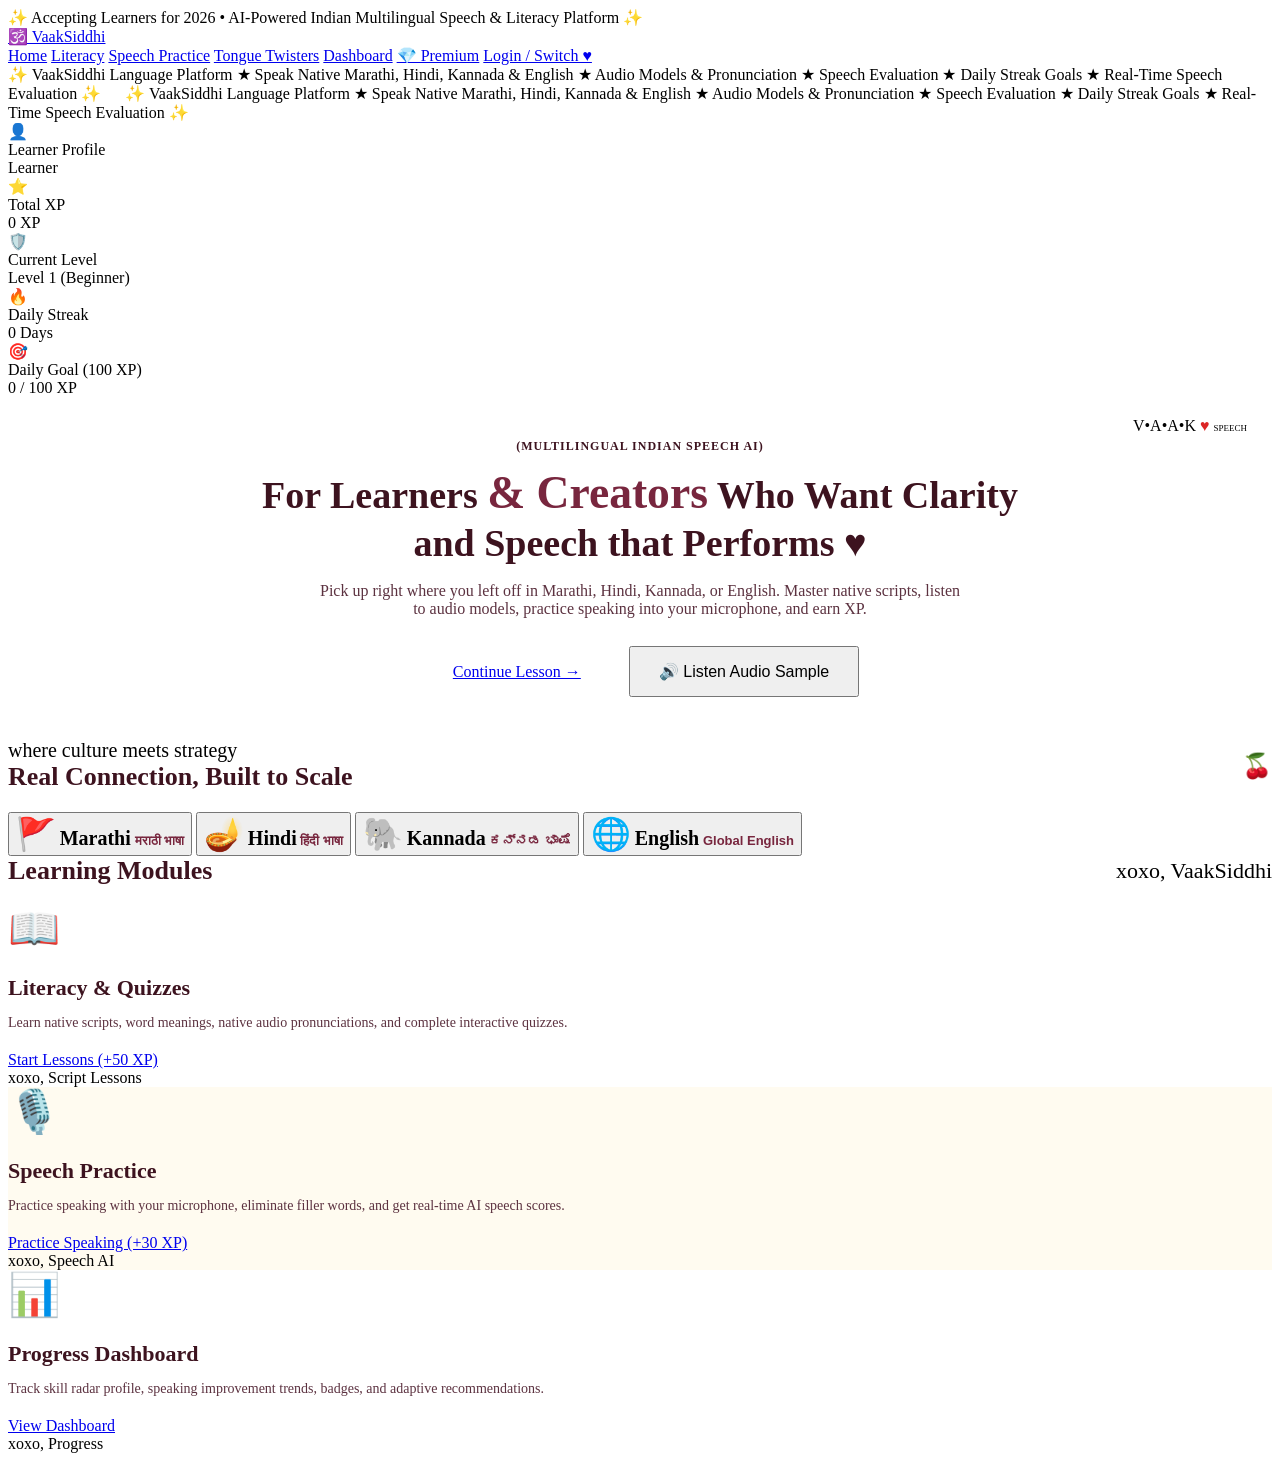
==== index.html @ 7b256e51 "Add files via upload" ====
<!DOCTYPE html>
<html lang="en">
<head>
  <meta charset="UTF-8" />
  <meta name="viewport" content="width=device-width, initial-scale=1.0" />
  <title>VaakSiddhi - Gamified Multilingual Indian Language Learning</title>
  <link rel="stylesheet" href="css/style.css" />
</head>
<body>

  <!-- Top Announcement Bar -->
  <div class="top-announcement-bar">
    ✨ Accepting Learners for 2026 • AI-Powered Indian Multilingual Speech & Literacy Platform ✨
  </div>

  <!-- Navigation Bar -->
  <nav class="navbar">
    <a href="index.html" class="nav-brand">
      <span>🕉️ VaakSiddhi</span>
    </a>
    <div class="nav-links">
      <a href="index.html" class="nav-link active">Home</a>
      <a href="literacy.html" class="nav-link">Literacy</a>
      <a href="speech.html" class="nav-link">Speech Practice</a>
      <a href="twisters.html" class="nav-link">Tongue Twisters</a>
      <a href="dashboard.html" class="nav-link">Dashboard</a>
      <a href="premium.html" class="nav-link nav-premium-btn">💎 Premium</a>
      <a href="login.html" class="nav-btn-inquire">Login / Switch ♥</a>
    </div>
  </nav>

  <!-- Marquee Ticker Ribbon -->
  <div class="marquee-ribbon">
    <div class="marquee-content">
      ✨ VaakSiddhi Language Platform ★ Speak Native Marathi, Hindi, Kannada & English ★ Audio Models & Pronunciation ★ Speech Evaluation ★ Daily Streak Goals ★ Real-Time Speech Evaluation ✨ &nbsp;&nbsp;&nbsp;&nbsp;
      ✨ VaakSiddhi Language Platform ★ Speak Native Marathi, Hindi, Kannada & English ★ Audio Models & Pronunciation ★ Speech Evaluation ★ Daily Streak Goals ★ Real-Time Speech Evaluation ✨
    </div>
  </div>

  <div class="container">
    
    <!-- User Gamification Header Bar -->
    <div class="user-gamification-bar">
      <div class="badge-item">
        <span class="badge-icon">👤</span>
        <div>
          <div class="badge-label">Learner Profile</div>
          <div id="user-name" class="badge-value">Learner</div>
        </div>
      </div>

      <div class="badge-item">
        <span class="badge-icon">⭐</span>
        <div>
          <div class="badge-label">Total XP</div>
          <div id="user-xp" class="badge-value">0 XP</div>
        </div>
      </div>

      <div class="badge-item">
        <span class="badge-icon">🛡️</span>
        <div>
          <div class="badge-label">Current Level</div>
          <div id="user-level" class="badge-value">Level 1 (Beginner)</div>
          <div class="progress-track">
            <div id="xp-progress-bar" class="progress-fill"></div>
          </div>
        </div>
      </div>

      <div class="badge-item">
        <span class="badge-icon">🔥</span>
        <div>
          <div class="badge-label">Daily Streak</div>
          <div id="user-streak" class="badge-value">0 Days</div>
        </div>
      </div>

      <div class="badge-item">
        <span class="badge-icon">🎯</span>
        <div>
          <div class="badge-label">Daily Goal (100 XP)</div>
          <div id="daily-goal-text" class="badge-value">0 / 100 XP</div>
          <div class="progress-track">
            <div id="daily-goal-bar" class="progress-fill" style="background:#3d131f;"></div>
          </div>
        </div>
      </div>
    </div>

    <!-- Editorial Hero Section -->
    <div class="card card-cream" style="text-align:center; padding: 42px 28px; position:relative;">
      <!-- Stamp Badge Seal -->
      <div class="stamp-seal" style="position:absolute; top:20px; right:25px;">
        <span>V•A•A•K</span>
        <span style="color:#dc2626;">♥</span>
        <span style="font-size:9px;">SPEECH</span>
      </div>

      <div style="font-size:12px; font-weight:800; text-transform:uppercase; letter-spacing:1px; color:#3d131f; margin-bottom:12px;">
        (MULTILINGUAL INDIAN SPEECH AI)
      </div>

      <h1 style="font-size:38px; color:#3d131f; max-width:800px; margin:0 auto 16px auto; line-height:1.2;">
        For Learners <span class="cursive-font" style="font-size:1.2em; color:#78263e;">& Creators</span> Who Want Clarity and Speech that Performs ♥
      </h1>

      <p id="continue-lesson-desc" style="color:#5c3240; font-size:16px; max-width:640px; margin:0 auto 28px auto;">
        Pick up right where you left off in Marathi, Hindi, Kannada, or English. Master native scripts, listen to audio models, practice speaking into your microphone, and earn XP.
      </p>

      <div style="display:flex; justify-content:center; gap:16px; flex-wrap:wrap; align-items:center;">
        <a id="continue-learning-btn" href="literacy.html" class="btn btn-primary" style="padding:14px 32px; font-size:16px;">
          Continue Lesson →
        </a>
        <button id="quick-audio-preview-btn" class="btn btn-outline-dashed" style="padding:14px 28px; font-size:16px;">
          🔊 Listen Audio Sample
        </button>
      </div>
    </div>

    <!-- Active Language Selector -->
    <div class="card card-pink">
      <div style="display:flex; justify-content:space-between; align-items:center; margin-bottom:20px; flex-wrap:wrap; gap:10px;">
        <div>
          <span class="cursive-font" style="font-size:20px;">where culture meets strategy</span>
          <h2 style="font-size:26px; color:#3d131f; margin:0;">Real Connection, Built to Scale</h2>
        </div>
        <span style="font-size:24px;">🍒</span>
      </div>

      <div class="grid-4">
        <button class="lang-card-btn" data-lang="Marathi">
          <span style="font-size:32px; margin-bottom:6px;">🚩</span>
          <span style="font-size:20px; font-weight:800; font-family:'Playfair Display', serif;">Marathi</span>
          <span style="font-size:13px; color:#78263e; font-weight:600;">मराठी भाषा</span>
        </button>
        <button class="lang-card-btn" data-lang="Hindi">
          <span style="font-size:32px; margin-bottom:6px;">🪔</span>
          <span style="font-size:20px; font-weight:800; font-family:'Playfair Display', serif;">Hindi</span>
          <span style="font-size:13px; color:#78263e; font-weight:600;">हिंदी भाषा</span>
        </button>
        <button class="lang-card-btn" data-lang="Kannada">
          <span style="font-size:32px; margin-bottom:6px;">🐘</span>
          <span style="font-size:20px; font-weight:800; font-family:'Playfair Display', serif;">Kannada</span>
          <span style="font-size:13px; color:#78263e; font-weight:600;">ಕನ್ನಡ ಭಾಷೆ</span>
        </button>
        <button class="lang-card-btn" data-lang="English">
          <span style="font-size:32px; margin-bottom:6px;">🌐</span>
          <span style="font-size:20px; font-weight:800; font-family:'Playfair Display', serif;">English</span>
          <span style="font-size:13px; color:#78263e; font-weight:600;">Global English</span>
        </button>
      </div>
    </div>

    <!-- Quick Access Hub -->
    <div style="display:flex; justify-content:space-between; align-items:center; margin-bottom:18px;">
      <h2 style="font-size:26px; color:#3d131f; margin:0;">Learning Modules</h2>
      <span class="cursive-font" style="font-size:22px;">xoxo, VaakSiddhi</span>
    </div>

    <div class="grid-3">
      <div class="polaroid-frame tilt-left" style="display:flex; flex-direction:column; justify-content:space-between;">
        <div>
          <div style="font-size:42px; margin-bottom:8px;">📖</div>
          <h3 style="font-size:22px; color:#3d131f; margin-bottom:6px;">Literacy & Quizzes</h3>
          <p style="color:#5c3240; font-size:14px; margin-bottom:20px;">
            Learn native scripts, word meanings, native audio pronunciations, and complete interactive quizzes.
          </p>
        </div>
        <a href="literacy.html" class="btn btn-primary" style="width:100%;">Start Lessons (+50 XP)</a>
        <div class="polaroid-caption">xoxo, Script Lessons</div>
      </div>

      <div class="polaroid-frame" style="display:flex; flex-direction:column; justify-content:space-between; background:#fffbf0;">
        <div>
          <div style="font-size:42px; margin-bottom:8px;">🎙️</div>
          <h3 style="font-size:22px; color:#3d131f; margin-bottom:6px;">Speech Practice</h3>
          <p style="color:#5c3240; font-size:14px; margin-bottom:20px;">
            Practice speaking with your microphone, eliminate filler words, and get real-time AI speech scores.
          </p>
        </div>
        <a href="speech.html" class="btn btn-primary" style="width:100%;">Practice Speaking (+30 XP)</a>
        <div class="polaroid-caption">xoxo, Speech AI</div>
      </div>

      <div class="polaroid-frame tilt-right" style="display:flex; flex-direction:column; justify-content:space-between;">
        <div>
          <div style="font-size:42px; margin-bottom:8px;">📊</div>
          <h3 style="font-size:22px; color:#3d131f; margin-bottom:6px;">Progress Dashboard</h3>
          <p style="color:#5c3240; font-size:14px; margin-bottom:20px;">
            Track skill radar profile, speaking improvement trends, badges, and adaptive recommendations.
          </p>
        </div>
        <a href="dashboard.html" class="btn btn-secondary" style="width:100%;">View Dashboard</a>
        <div class="polaroid-caption">xoxo, Progress</div>
      </div>
    </div>

  </div>

  <script src="js/storage.js"></script>
  <script src="js/audioEngine.js"></script>
  <script src="js/profile.js"></script>
  <script src="js/adaptive.js"></script>
  <script src="js/subscription.js"></script>
  <script src="js/index.js"></script>
</body>
</html>
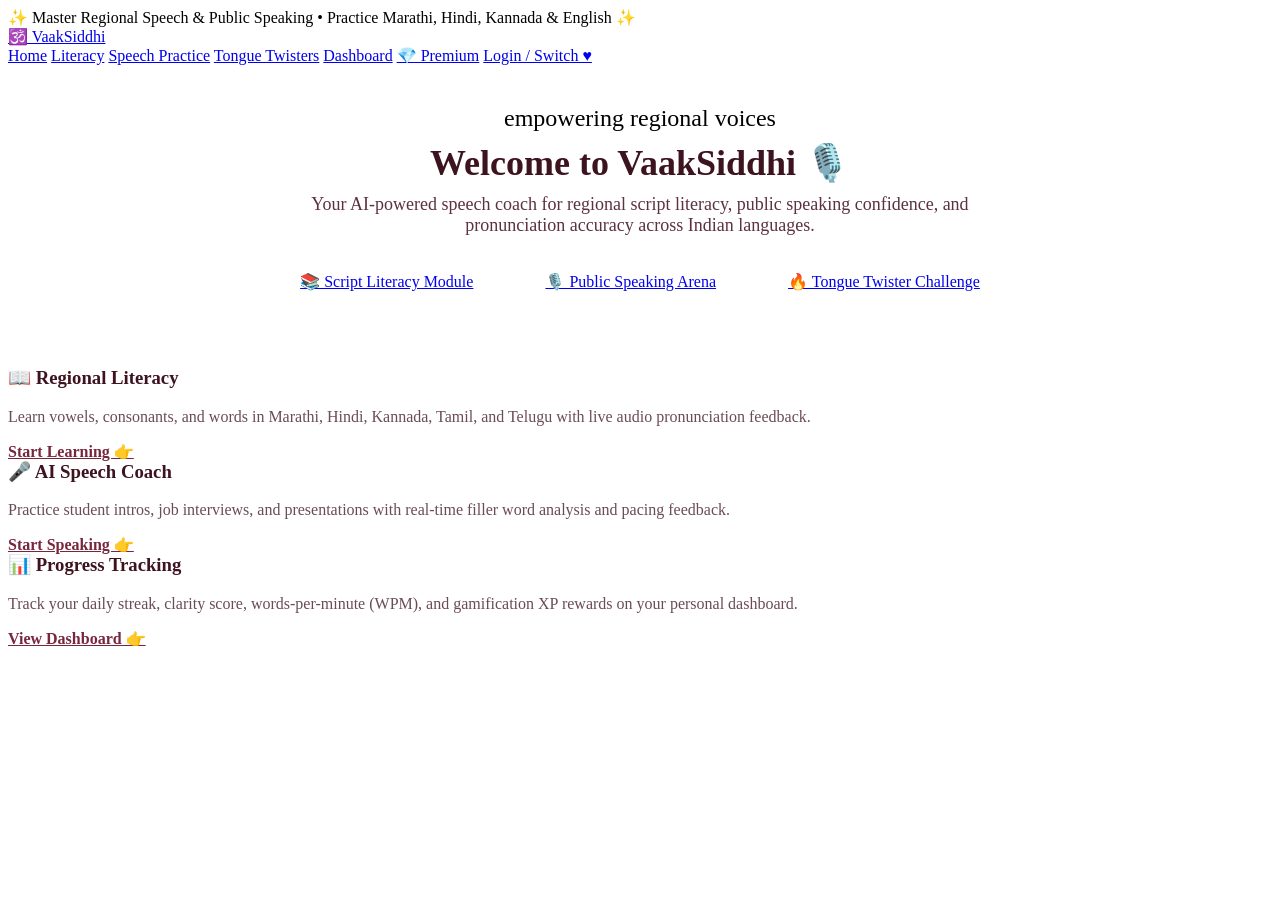
==== commit 706dcc65: "Update index.html" ====
--- a/index.html
+++ b/index.html
@@ -3,207 +3,83 @@
 <head>
   <meta charset="UTF-8" />
   <meta name="viewport" content="width=device-width, initial-scale=1.0" />
-  <title>VaakSiddhi - Gamified Multilingual Indian Language Learning</title>
-  <link rel="stylesheet" href="css/style.css" />
+  <title>VaakSiddhi - AI-Powered Regional Speech & Literacy Coach</title>
+  <link rel="stylesheet" href="./css/style.css" />
 </head>
 <body>
 
   <!-- Top Announcement Bar -->
   <div class="top-announcement-bar">
-    ✨ Accepting Learners for 2026 • AI-Powered Indian Multilingual Speech & Literacy Platform ✨
+    ✨ Master Regional Speech & Public Speaking • Practice Marathi, Hindi, Kannada & English ✨
   </div>
 
   <!-- Navigation Bar -->
   <nav class="navbar">
-    <a href="index.html" class="nav-brand">
+    <a href="./index.html" class="nav-brand">
       <span>🕉️ VaakSiddhi</span>
     </a>
     <div class="nav-links">
-      <a href="index.html" class="nav-link active">Home</a>
-      <a href="literacy.html" class="nav-link">Literacy</a>
-      <a href="speech.html" class="nav-link">Speech Practice</a>
-      <a href="twisters.html" class="nav-link">Tongue Twisters</a>
-      <a href="dashboard.html" class="nav-link">Dashboard</a>
-      <a href="premium.html" class="nav-link nav-premium-btn">💎 Premium</a>
-      <a href="login.html" class="nav-btn-inquire">Login / Switch ♥</a>
+      <a href="./index.html" class="nav-link active">Home</a>
+      <a href="./literacy.html" class="nav-link">Literacy</a>
+      <a href="./speech.html" class="nav-link">Speech Practice</a>
+      <a href="./twisters.html" class="nav-link">Tongue Twisters</a>
+      <a href="./dashboard.html" class="nav-link">Dashboard</a>
+      <a href="./premium.html" class="nav-link nav-premium-btn">💎 Premium</a>
+      <a href="./login.html" class="nav-btn-inquire">Login / Switch ♥</a>
     </div>
   </nav>
 
-  <!-- Marquee Ticker Ribbon -->
-  <div class="marquee-ribbon">
-    <div class="marquee-content">
-      ✨ VaakSiddhi Language Platform ★ Speak Native Marathi, Hindi, Kannada & English ★ Audio Models & Pronunciation ★ Speech Evaluation ★ Daily Streak Goals ★ Real-Time Speech Evaluation ✨ &nbsp;&nbsp;&nbsp;&nbsp;
-      ✨ VaakSiddhi Language Platform ★ Speak Native Marathi, Hindi, Kannada & English ★ Audio Models & Pronunciation ★ Speech Evaluation ★ Daily Streak Goals ★ Real-Time Speech Evaluation ✨
-    </div>
-  </div>
+  <div class="container">
 
-  <div class="container">
-    
-    <!-- User Gamification Header Bar -->
-    <div class="user-gamification-bar">
-      <div class="badge-item">
-        <span class="badge-icon">👤</span>
-        <div>
-          <div class="badge-label">Learner Profile</div>
-          <div id="user-name" class="badge-value">Learner</div>
-        </div>
-      </div>
+    <!-- Hero Banner Card -->
+    <div class="card card-pink" style="text-align:center; padding:40px 20px;">
+      <span class="cursive-font" style="font-size:24px;">empowering regional voices</span>
+      <h1 style="font-size:36px; color:#3d131f; margin:10px 0;">Welcome to VaakSiddhi 🎙️</h1>
+      <p style="font-size:18px; color:#5c3240; max-width:700px; margin:0 auto 24px auto;">
+        Your AI-powered speech coach for regional script literacy, public speaking confidence, and pronunciation accuracy across Indian languages.
+      </p>
 
-      <div class="badge-item">
-        <span class="badge-icon">⭐</span>
-        <div>
-          <div class="badge-label">Total XP</div>
-          <div id="user-xp" class="badge-value">0 XP</div>
-        </div>
-      </div>
-
-      <div class="badge-item">
-        <span class="badge-icon">🛡️</span>
-        <div>
-          <div class="badge-label">Current Level</div>
-          <div id="user-level" class="badge-value">Level 1 (Beginner)</div>
-          <div class="progress-track">
-            <div id="xp-progress-bar" class="progress-fill"></div>
-          </div>
-        </div>
-      </div>
-
-      <div class="badge-item">
-        <span class="badge-icon">🔥</span>
-        <div>
-          <div class="badge-label">Daily Streak</div>
-          <div id="user-streak" class="badge-value">0 Days</div>
-        </div>
-      </div>
-
-      <div class="badge-item">
-        <span class="badge-icon">🎯</span>
-        <div>
-          <div class="badge-label">Daily Goal (100 XP)</div>
-          <div id="daily-goal-text" class="badge-value">0 / 100 XP</div>
-          <div class="progress-track">
-            <div id="daily-goal-bar" class="progress-fill" style="background:#3d131f;"></div>
-          </div>
-        </div>
+      <div style="display:flex; justify-content:center; gap:16px; flex-wrap:wrap;">
+        <a href="./literacy.html" class="btn btn-primary" style="padding:12px 28px; font-size:16px;">
+          📚 Script Literacy Module
+        </a>
+        <a href="./speech.html" class="btn btn-secondary" style="padding:12px 28px; font-size:16px;">
+          🎙️ Public Speaking Arena
+        </a>
+        <a href="./twisters.html" class="btn btn-outline-dashed" style="padding:12px 28px; font-size:16px; background:#fff;">
+          🔥 Tongue Twister Challenge
+        </a>
       </div>
     </div>
 
-    <!-- Editorial Hero Section -->
-    <div class="card card-cream" style="text-align:center; padding: 42px 28px; position:relative;">
-      <!-- Stamp Badge Seal -->
-      <div class="stamp-seal" style="position:absolute; top:20px; right:25px;">
-        <span>V•A•A•K</span>
-        <span style="color:#dc2626;">♥</span>
-        <span style="font-size:9px;">SPEECH</span>
+    <!-- Feature Grid -->
+    <div class="grid-3" style="gap:20px; margin-top:24px;">
+      <div class="card card-cream">
+        <h3 style="color:#3d131f; margin-top:0;">📖 Regional Literacy</h3>
+        <p style="color:#6b4c55;">Learn vowels, consonants, and words in Marathi, Hindi, Kannada, Tamil, and Telugu with live audio pronunciation feedback.</p>
+        <a href="./literacy.html" style="font-weight:800; color:#78263e;">Start Learning 👉</a>
       </div>
 
-      <div style="font-size:12px; font-weight:800; text-transform:uppercase; letter-spacing:1px; color:#3d131f; margin-bottom:12px;">
-        (MULTILINGUAL INDIAN SPEECH AI)
+      <div class="card card-cream">
+        <h3 style="color:#3d131f; margin-top:0;">🎤 AI Speech Coach</h3>
+        <p style="color:#6b4c55;">Practice student intros, job interviews, and presentations with real-time filler word analysis and pacing feedback.</p>
+        <a href="./speech.html" style="font-weight:800; color:#78263e;">Start Speaking 👉</a>
       </div>
 
-      <h1 style="font-size:38px; color:#3d131f; max-width:800px; margin:0 auto 16px auto; line-height:1.2;">
-        For Learners <span class="cursive-font" style="font-size:1.2em; color:#78263e;">& Creators</span> Who Want Clarity and Speech that Performs ♥
-      </h1>
-
-      <p id="continue-lesson-desc" style="color:#5c3240; font-size:16px; max-width:640px; margin:0 auto 28px auto;">
-        Pick up right where you left off in Marathi, Hindi, Kannada, or English. Master native scripts, listen to audio models, practice speaking into your microphone, and earn XP.
-      </p>
-
-      <div style="display:flex; justify-content:center; gap:16px; flex-wrap:wrap; align-items:center;">
-        <a id="continue-learning-btn" href="literacy.html" class="btn btn-primary" style="padding:14px 32px; font-size:16px;">
-          Continue Lesson →
-        </a>
-        <button id="quick-audio-preview-btn" class="btn btn-outline-dashed" style="padding:14px 28px; font-size:16px;">
-          🔊 Listen Audio Sample
-        </button>
-      </div>
-    </div>
-
-    <!-- Active Language Selector -->
-    <div class="card card-pink">
-      <div style="display:flex; justify-content:space-between; align-items:center; margin-bottom:20px; flex-wrap:wrap; gap:10px;">
-        <div>
-          <span class="cursive-font" style="font-size:20px;">where culture meets strategy</span>
-          <h2 style="font-size:26px; color:#3d131f; margin:0;">Real Connection, Built to Scale</h2>
-        </div>
-        <span style="font-size:24px;">🍒</span>
-      </div>
-
-      <div class="grid-4">
-        <button class="lang-card-btn" data-lang="Marathi">
-          <span style="font-size:32px; margin-bottom:6px;">🚩</span>
-          <span style="font-size:20px; font-weight:800; font-family:'Playfair Display', serif;">Marathi</span>
-          <span style="font-size:13px; color:#78263e; font-weight:600;">मराठी भाषा</span>
-        </button>
-        <button class="lang-card-btn" data-lang="Hindi">
-          <span style="font-size:32px; margin-bottom:6px;">🪔</span>
-          <span style="font-size:20px; font-weight:800; font-family:'Playfair Display', serif;">Hindi</span>
-          <span style="font-size:13px; color:#78263e; font-weight:600;">हिंदी भाषा</span>
-        </button>
-        <button class="lang-card-btn" data-lang="Kannada">
-          <span style="font-size:32px; margin-bottom:6px;">🐘</span>
-          <span style="font-size:20px; font-weight:800; font-family:'Playfair Display', serif;">Kannada</span>
-          <span style="font-size:13px; color:#78263e; font-weight:600;">ಕನ್ನಡ ಭಾಷೆ</span>
-        </button>
-        <button class="lang-card-btn" data-lang="English">
-          <span style="font-size:32px; margin-bottom:6px;">🌐</span>
-          <span style="font-size:20px; font-weight:800; font-family:'Playfair Display', serif;">English</span>
-          <span style="font-size:13px; color:#78263e; font-weight:600;">Global English</span>
-        </button>
-      </div>
-    </div>
-
-    <!-- Quick Access Hub -->
-    <div style="display:flex; justify-content:space-between; align-items:center; margin-bottom:18px;">
-      <h2 style="font-size:26px; color:#3d131f; margin:0;">Learning Modules</h2>
-      <span class="cursive-font" style="font-size:22px;">xoxo, VaakSiddhi</span>
-    </div>
-
-    <div class="grid-3">
-      <div class="polaroid-frame tilt-left" style="display:flex; flex-direction:column; justify-content:space-between;">
-        <div>
-          <div style="font-size:42px; margin-bottom:8px;">📖</div>
-          <h3 style="font-size:22px; color:#3d131f; margin-bottom:6px;">Literacy & Quizzes</h3>
-          <p style="color:#5c3240; font-size:14px; margin-bottom:20px;">
-            Learn native scripts, word meanings, native audio pronunciations, and complete interactive quizzes.
-          </p>
-        </div>
-        <a href="literacy.html" class="btn btn-primary" style="width:100%;">Start Lessons (+50 XP)</a>
-        <div class="polaroid-caption">xoxo, Script Lessons</div>
-      </div>
-
-      <div class="polaroid-frame" style="display:flex; flex-direction:column; justify-content:space-between; background:#fffbf0;">
-        <div>
-          <div style="font-size:42px; margin-bottom:8px;">🎙️</div>
-          <h3 style="font-size:22px; color:#3d131f; margin-bottom:6px;">Speech Practice</h3>
-          <p style="color:#5c3240; font-size:14px; margin-bottom:20px;">
-            Practice speaking with your microphone, eliminate filler words, and get real-time AI speech scores.
-          </p>
-        </div>
-        <a href="speech.html" class="btn btn-primary" style="width:100%;">Practice Speaking (+30 XP)</a>
-        <div class="polaroid-caption">xoxo, Speech AI</div>
-      </div>
-
-      <div class="polaroid-frame tilt-right" style="display:flex; flex-direction:column; justify-content:space-between;">
-        <div>
-          <div style="font-size:42px; margin-bottom:8px;">📊</div>
-          <h3 style="font-size:22px; color:#3d131f; margin-bottom:6px;">Progress Dashboard</h3>
-          <p style="color:#5c3240; font-size:14px; margin-bottom:20px;">
-            Track skill radar profile, speaking improvement trends, badges, and adaptive recommendations.
-          </p>
-        </div>
-        <a href="dashboard.html" class="btn btn-secondary" style="width:100%;">View Dashboard</a>
-        <div class="polaroid-caption">xoxo, Progress</div>
+      <div class="card card-cream">
+        <h3 style="color:#3d131f; margin-top:0;">📊 Progress Tracking</h3>
+        <p style="color:#6b4c55;">Track your daily streak, clarity score, words-per-minute (WPM), and gamification XP rewards on your personal dashboard.</p>
+        <a href="./dashboard.html" style="font-weight:800; color:#78263e;">View Dashboard 👉</a>
       </div>
     </div>
 
   </div>
 
-  <script src="js/storage.js"></script>
-  <script src="js/audioEngine.js"></script>
-  <script src="js/profile.js"></script>
-  <script src="js/adaptive.js"></script>
-  <script src="js/subscription.js"></script>
-  <script src="js/index.js"></script>
+  <script src="./js/storage.js"></script>
+  <script src="./js/audioEngine.js"></script>
+  <script src="./js/profile.js"></script>
+  <script src="./js/adaptive.js"></script>
+  <script src="./js/subscription.js"></script>
+  <script src="./js/index.js"></script>
 </body>
 </html>
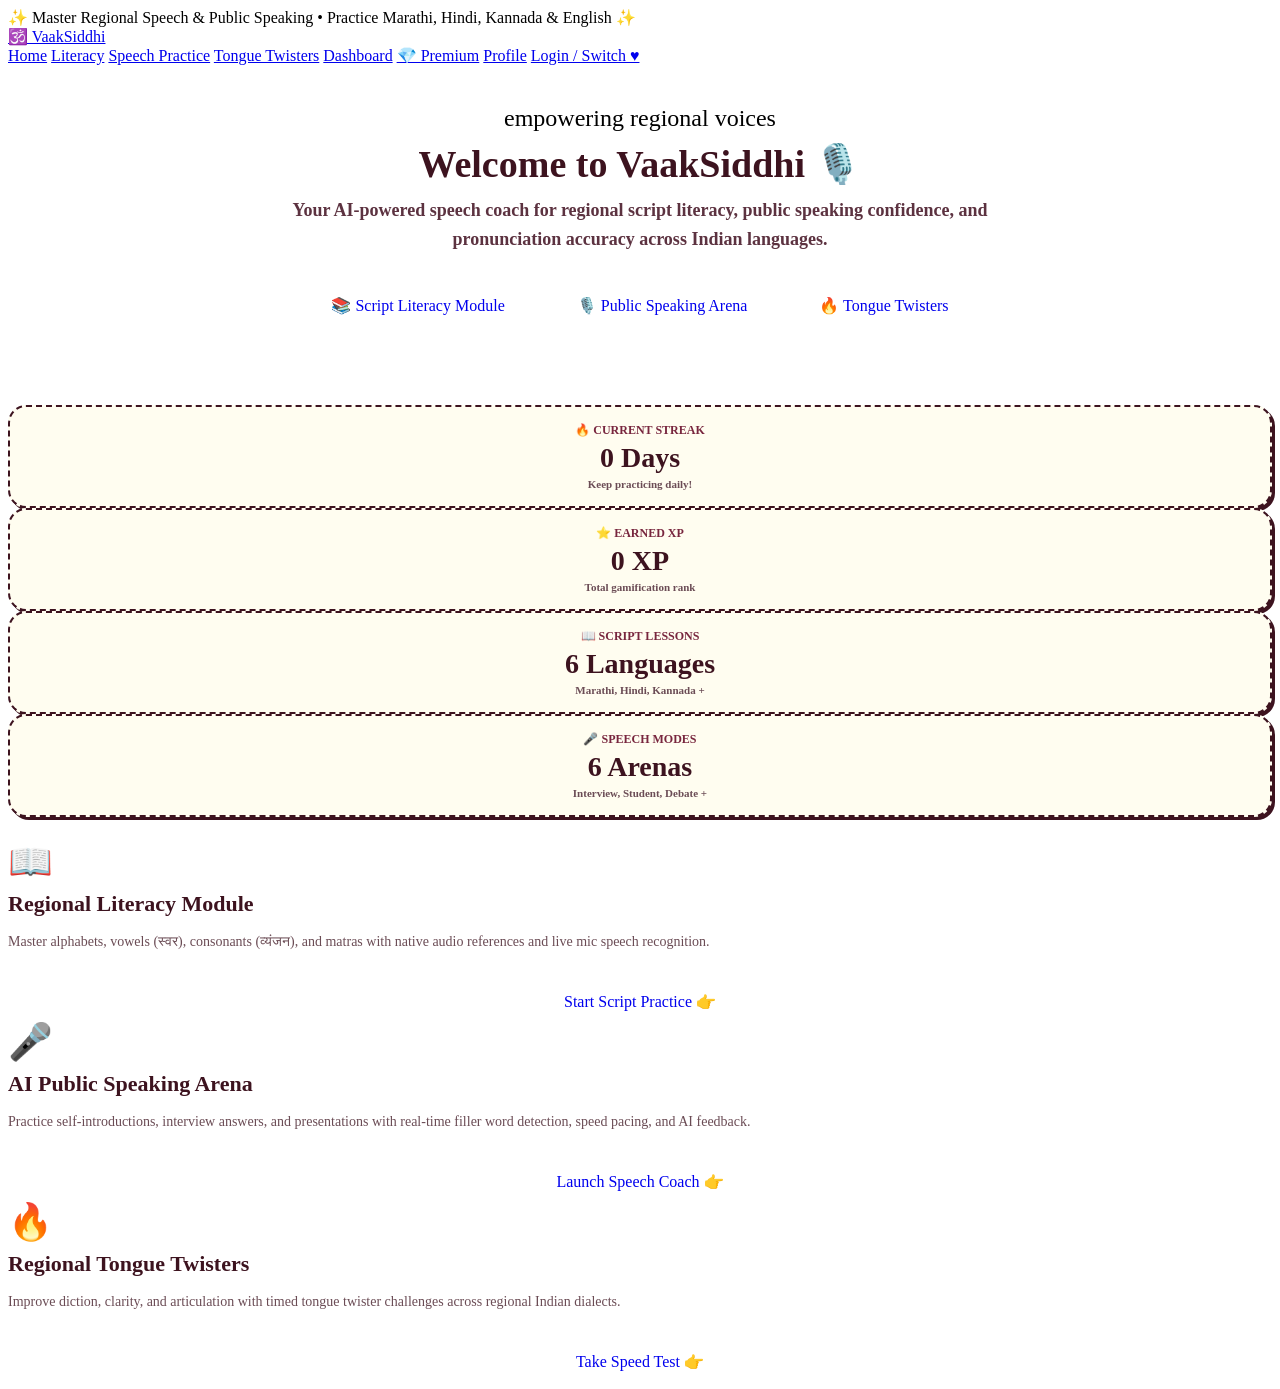
==== commit 55d2939f: "Update index.html" ====
--- a/index.html
+++ b/index.html
@@ -3,7 +3,7 @@
 <head>
   <meta charset="UTF-8" />
   <meta name="viewport" content="width=device-width, initial-scale=1.0" />
-  <title>VaakSiddhi - AI-Powered Regional Speech & Literacy Coach</title>
+  <title>VaakSiddhi - AI-Powered Regional Speech & Script Literacy Coach</title>
   <link rel="stylesheet" href="./css/style.css" />
 </head>
 <body>
@@ -25,6 +25,7 @@
       <a href="./twisters.html" class="nav-link">Tongue Twisters</a>
       <a href="./dashboard.html" class="nav-link">Dashboard</a>
       <a href="./premium.html" class="nav-link nav-premium-btn">💎 Premium</a>
+      <a href="./profile.html" class="nav-link">Profile</a>
       <a href="./login.html" class="nav-btn-inquire">Login / Switch ♥</a>
     </div>
   </nav>
@@ -32,54 +33,127 @@
   <div class="container">
 
     <!-- Hero Banner Card -->
-    <div class="card card-pink" style="text-align:center; padding:40px 20px;">
+    <div class="card card-pink" style="text-align:center; padding:40px 20px; position:relative;">
       <span class="cursive-font" style="font-size:24px;">empowering regional voices</span>
-      <h1 style="font-size:36px; color:#3d131f; margin:10px 0;">Welcome to VaakSiddhi 🎙️</h1>
-      <p style="font-size:18px; color:#5c3240; max-width:700px; margin:0 auto 24px auto;">
+      <h1 style="font-size:38px; color:#3d131f; margin:10px 0; font-family:'Playfair Display', serif;">Welcome to VaakSiddhi 🎙️</h1>
+      <p style="font-size:18px; color:#5c3240; max-width:700px; margin:0 auto 28px auto; line-height:1.6; font-weight:600;">
         Your AI-powered speech coach for regional script literacy, public speaking confidence, and pronunciation accuracy across Indian languages.
       </p>
 
-      <div style="display:flex; justify-content:center; gap:16px; flex-wrap:wrap;">
-        <a href="./literacy.html" class="btn btn-primary" style="padding:12px 28px; font-size:16px;">
+      <!-- Quick Navigation Action Buttons -->
+      <div style="display:flex; justify-content:center; gap:16px; flex-wrap:wrap; margin-bottom:12px;">
+        <a href="./literacy.html" class="btn btn-primary" style="padding:14px 28px; font-size:16px; text-decoration:none;">
           📚 Script Literacy Module
         </a>
-        <a href="./speech.html" class="btn btn-secondary" style="padding:12px 28px; font-size:16px;">
+        <a href="./speech.html" class="btn btn-secondary" style="padding:14px 28px; font-size:16px; text-decoration:none;">
           🎙️ Public Speaking Arena
         </a>
-        <a href="./twisters.html" class="btn btn-outline-dashed" style="padding:12px 28px; font-size:16px; background:#fff;">
-          🔥 Tongue Twister Challenge
+        <a href="./twisters.html" class="btn btn-outline-dashed" style="padding:14px 28px; font-size:16px; background:#ffffff; text-decoration:none;">
+          🔥 Tongue Twisters
         </a>
       </div>
     </div>
 
-    <!-- Feature Grid -->
-    <div class="grid-3" style="gap:20px; margin-top:24px;">
-      <div class="card card-cream">
-        <h3 style="color:#3d131f; margin-top:0;">📖 Regional Literacy</h3>
-        <p style="color:#6b4c55;">Learn vowels, consonants, and words in Marathi, Hindi, Kannada, Tamil, and Telugu with live audio pronunciation feedback.</p>
-        <a href="./literacy.html" style="font-weight:800; color:#78263e;">Start Learning 👉</a>
+    <!-- Live User Quick Stats Bar -->
+    <div class="grid-4" style="gap:14px; margin-top:24px; margin-bottom:24px;">
+      <div style="background:#fffdf0; border:2px dashed #3d131f; padding:16px; border-radius:18px; box-shadow:3px 3px 0px #3d131f; text-align:center;">
+        <div style="font-size:12px; font-weight:800; color:#78263e; text-transform:uppercase;">🔥 Current Streak</div>
+        <div id="home-streak-display" style="font-size:28px; font-weight:800; color:#3d131f; font-family:'Playfair Display', serif; margin:4px 0;">0 Days</div>
+        <div style="font-size:11px; color:#6b4c55; font-weight:600;">Keep practicing daily!</div>
       </div>
 
-      <div class="card card-cream">
-        <h3 style="color:#3d131f; margin-top:0;">🎤 AI Speech Coach</h3>
-        <p style="color:#6b4c55;">Practice student intros, job interviews, and presentations with real-time filler word analysis and pacing feedback.</p>
-        <a href="./speech.html" style="font-weight:800; color:#78263e;">Start Speaking 👉</a>
+      <div style="background:#fffdf0; border:2px dashed #3d131f; padding:16px; border-radius:18px; box-shadow:3px 3px 0px #3d131f; text-align:center;">
+        <div style="font-size:12px; font-weight:800; color:#78263e; text-transform:uppercase;">⭐ Earned XP</div>
+        <div id="home-xp-display" style="font-size:28px; font-weight:800; color:#3d131f; font-family:'Playfair Display', serif; margin:4px 0;">0 XP</div>
+        <div style="font-size:11px; color:#6b4c55; font-weight:600;">Total gamification rank</div>
       </div>
 
-      <div class="card card-cream">
-        <h3 style="color:#3d131f; margin-top:0;">📊 Progress Tracking</h3>
-        <p style="color:#6b4c55;">Track your daily streak, clarity score, words-per-minute (WPM), and gamification XP rewards on your personal dashboard.</p>
-        <a href="./dashboard.html" style="font-weight:800; color:#78263e;">View Dashboard 👉</a>
+      <div style="background:#fffdf0; border:2px dashed #3d131f; padding:16px; border-radius:18px; box-shadow:3px 3px 0px #3d131f; text-align:center;">
+        <div style="font-size:12px; font-weight:800; color:#78263e; text-transform:uppercase;">📖 Script Lessons</div>
+        <div style="font-size:28px; font-weight:800; color:#3d131f; font-family:'Playfair Display', serif; margin:4px 0;">6 Languages</div>
+        <div style="font-size:11px; color:#6b4c55; font-weight:600;">Marathi, Hindi, Kannada +</div>
       </div>
+
+      <div style="background:#fffdf0; border:2px dashed #3d131f; padding:16px; border-radius:18px; box-shadow:3px 3px 0px #3d131f; text-align:center;">
+        <div style="font-size:12px; font-weight:800; color:#78263e; text-transform:uppercase;">🎤 Speech Modes</div>
+        <div style="font-size:28px; font-weight:800; color:#3d131f; font-family:'Playfair Display', serif; margin:4px 0;">6 Arenas</div>
+        <div style="font-size:11px; color:#6b4c55; font-weight:600;">Interview, Student, Debate +</div>
+      </div>
+    </div>
+
+    <!-- Main Core Feature Modules Grid -->
+    <div class="grid-3" style="gap:20px;">
+      
+      <div class="card card-cream" style="display:flex; flex-direction:column; justify-content:space-between;">
+        <div>
+          <div style="font-size:36px; margin-bottom:8px;">📖</div>
+          <h3 style="color:#3d131f; margin:0 0 8px 0; font-family:'Playfair Display', serif; font-size:22px;">Regional Literacy Module</h3>
+          <p style="color:#6b4c55; font-size:14px; line-height:1.5;">
+            Master alphabets, vowels (स्वर), consonants (व्यंजन), and matras with native audio references and live mic speech recognition.
+          </p>
+        </div>
+        <a href="./literacy.html" class="btn btn-secondary" style="margin-top:16px; text-align:center; text-decoration:none; display:block; padding:10px;">
+          Start Script Practice 👉
+        </a>
+      </div>
+
+      <div class="card card-cream" style="display:flex; flex-direction:column; justify-content:space-between;">
+        <div>
+          <div style="font-size:36px; margin-bottom:8px;">🎤</div>
+          <h3 style="color:#3d131f; margin:0 0 8px 0; font-family:'Playfair Display', serif; font-size:22px;">AI Public Speaking Arena</h3>
+          <p style="color:#6b4c55; font-size:14px; line-height:1.5;">
+            Practice self-introductions, interview answers, and presentations with real-time filler word detection, speed pacing, and AI feedback.
+          </p>
+        </div>
+        <a href="./speech.html" class="btn btn-primary" style="margin-top:16px; text-align:center; text-decoration:none; display:block; padding:10px;">
+          Launch Speech Coach 👉
+        </a>
+      </div>
+
+      <div class="card card-cream" style="display:flex; flex-direction:column; justify-content:space-between;">
+        <div>
+          <div style="font-size:36px; margin-bottom:8px;">🔥</div>
+          <h3 style="color:#3d131f; margin:0 0 8px 0; font-family:'Playfair Display', serif; font-size:22px;">Regional Tongue Twisters</h3>
+          <p style="color:#6b4c55; font-size:14px; line-height:1.5;">
+            Improve diction, clarity, and articulation with timed tongue twister challenges across regional Indian dialects.
+          </p>
+        </div>
+        <a href="./twisters.html" class="btn btn-outline-dashed" style="margin-top:16px; text-align:center; text-decoration:none; display:block; padding:10px; background:#ffffff;">
+          Take Speed Test 👉
+        </a>
+      </div>
+
     </div>
 
   </div>
 
+  <!-- Shared Utility Scripts -->
   <script src="./js/storage.js"></script>
   <script src="./js/audioEngine.js"></script>
   <script src="./js/profile.js"></script>
   <script src="./js/adaptive.js"></script>
   <script src="./js/subscription.js"></script>
+
+  <!-- Inline Home Page Safe Script Initialization -->
+  <script>
+    document.addEventListener('DOMContentLoaded', () => {
+      // Safely load profile XP & Streak stats on home page without throwing errors
+      try {
+        if (typeof StorageEngine !== 'undefined' && StorageEngine.getUserProfile) {
+          const profile = StorageEngine.getUserProfile();
+          const xpEl = document.getElementById('home-xp-display');
+          const streakEl = document.getElementById('home-streak-display');
+          
+          if (xpEl && profile.xp !== undefined) xpEl.textContent = profile.xp + ' XP';
+          if (streakEl && profile.streak !== undefined) streakEl.textContent = profile.streak + ' Days';
+        }
+      } catch (err) {
+        console.warn('Home page stats display initialized with default values:', err);
+      }
+    });
+  </script>
+  
+  <!-- Page-Specific Script -->
   <script src="./js/index.js"></script>
 </body>
 </html>
